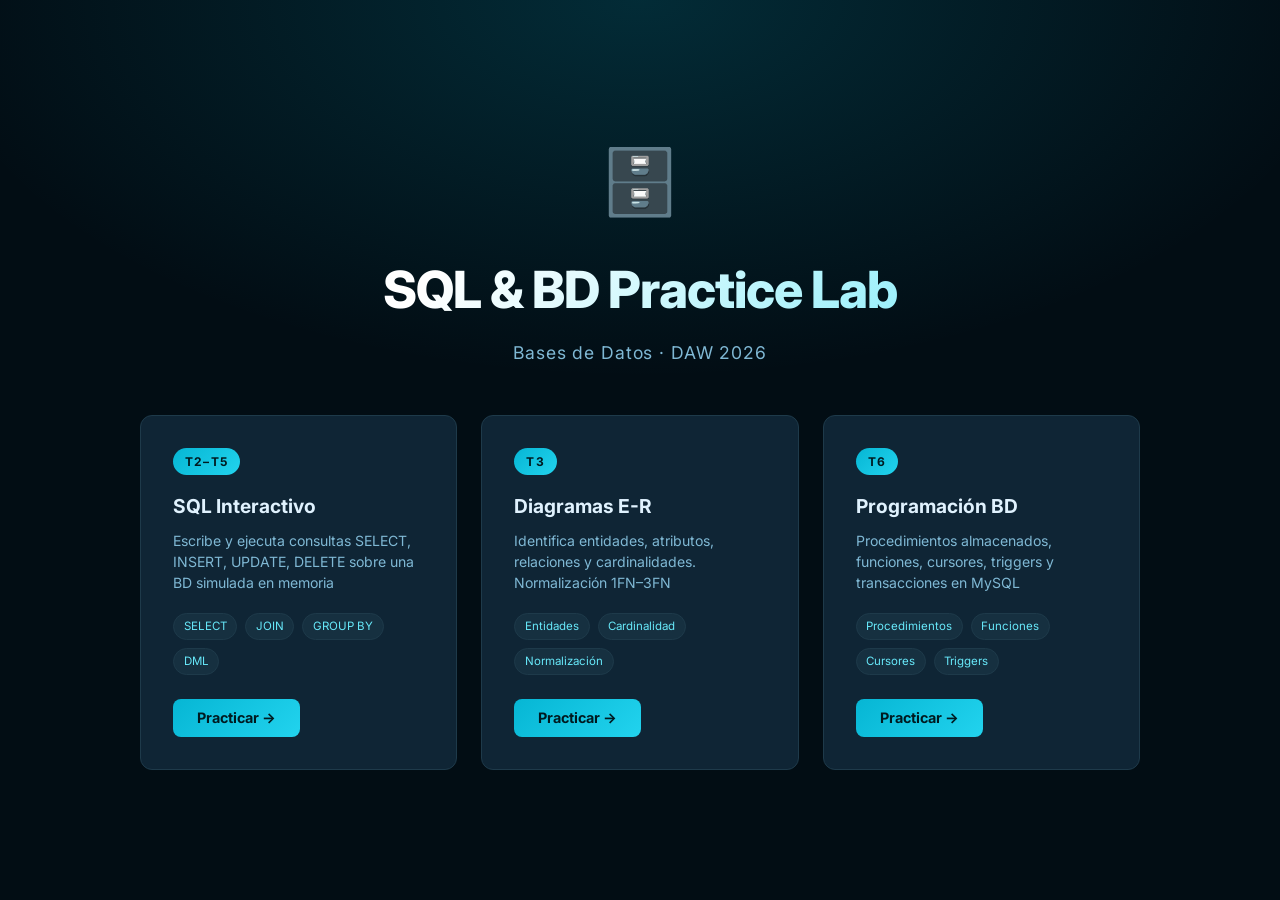
==== practicaBD/index.html @ bdc680ab "feat: labs interactivos BD/LM/PROG + temario completo Programacion/SI/Cloud - Añadidos 3 laboratorio" ====
<!DOCTYPE html>
<html lang="es">
<head>
  <meta charset="UTF-8">
  <meta name="viewport" content="width=device-width, initial-scale=1.0">
  <title>SQL & BD Practice Lab — Bases de Datos DAW</title>
  <link rel="preconnect" href="https://fonts.googleapis.com">
  <link href="https://fonts.googleapis.com/css2?family=Inter:wght@300;400;500;600;700;800&family=JetBrains+Mono:wght@400;600&display=swap" rel="stylesheet">
  <link rel="stylesheet" href="style.css">
</head>
<body>
  <!-- SPLASH -->
  <div id="splash" class="splash">
    <div class="splash-content">
      <div class="splash-icon">🗄️</div>
      <h1 class="splash-title">SQL & BD Practice Lab</h1>
      <p class="splash-subtitle">Bases de Datos · DAW 2026</p>
      <div class="splash-units">
        <div class="unit-card" onclick="selectUnit('sql')">
          <div class="unit-badge">T2–T5</div>
          <h3>SQL Interactivo</h3>
          <p>Escribe y ejecuta consultas SELECT, INSERT, UPDATE, DELETE sobre una BD simulada en memoria</p>
          <div class="unit-topics"><span>SELECT</span><span>JOIN</span><span>GROUP BY</span><span>DML</span></div>
          <button class="btn-primary">Practicar →</button>
        </div>
        <div class="unit-card" onclick="selectUnit('er')">
          <div class="unit-badge">T3</div>
          <h3>Diagramas E-R</h3>
          <p>Identifica entidades, atributos, relaciones y cardinalidades. Normalización 1FN–3FN</p>
          <div class="unit-topics"><span>Entidades</span><span>Cardinalidad</span><span>Normalización</span></div>
          <button class="btn-primary">Practicar →</button>
        </div>
        <div class="unit-card" onclick="selectUnit('prog')">
          <div class="unit-badge">T6</div>
          <h3>Programación BD</h3>
          <p>Procedimientos almacenados, funciones, cursores, triggers y transacciones en MySQL</p>
          <div class="unit-topics"><span>Procedimientos</span><span>Funciones</span><span>Cursores</span><span>Triggers</span></div>
          <button class="btn-primary">Practicar →</button>
        </div>
      </div>
    </div>
  </div>

  <!-- MAIN APP -->
  <div id="app" class="app hidden">
    <header class="topbar">
      <button class="back-btn" onclick="goHome()">← Inicio</button>
      <div class="topbar-center">
        <span id="topbar-unit" class="topbar-unit"></span>
        <span id="topbar-title" class="topbar-title"></span>
      </div>
      <div class="score-display">
        <span id="score-correct" class="score correct">✓ <span>0</span></span>
        <span id="score-wrong" class="score wrong">✗ <span>0</span></span>
      </div>
    </header>
    <div class="layout">
      <aside class="sidebar">
        <nav id="sidebar-nav" class="sidebar-nav"></nav>
        <div class="sidebar-progress">
          <div class="progress-label">Progreso</div>
          <div class="progress-bar-wrap"><div id="progress-bar" class="progress-bar-fill"></div></div>
          <div id="progress-pct" class="progress-pct">0%</div>
        </div>
      </aside>
      <main class="content" id="content-area">
        <div id="lesson-view" class="lesson-view hidden"></div>
        <div id="quiz-view" class="quiz-view hidden"></div>
        <div id="drag-view" class="drag-view hidden"></div>
        <div id="sql-view" class="sql-view hidden"></div>
        <div id="er-view" class="er-view hidden"></div>
        <div id="welcome-panel" class="welcome-panel">
          <div class="welcome-icon">🗄️</div>
          <h2>Selecciona un tema del menú</h2>
          <p>Lecciones, quizzes, ejercicios SQL interactivos y diagramas E-R</p>
        </div>
      </main>
    </div>
  </div>

  <div id="toast" class="toast hidden"></div>
  <div id="modal-overlay" class="modal-overlay hidden" onclick="closeModal()">
    <div class="modal" onclick="event.stopPropagation()">
      <button class="modal-close" onclick="closeModal()">✕</button>
      <div id="modal-content"></div>
    </div>
  </div>

  <script src="data.js"></script>
  <script src="app.js"></script>
</body>
</html>
---- practicaBD/style.css ----
/* BD Lab — accent: cyan #06b6d4 */
*, *::before, *::after { box-sizing: border-box; margin: 0; padding: 0; }
:root {
  --bg: #020d14; --bg2: #071520; --bg3: #0c1e2e;
  --surface: #0f2535; --surface2: #163040;
  --border: #1e3a4a; --border2: #2a4f63;
  --accent: #06b6d4; --accent2: #22d3ee; --accent3: #67e8f9;
  --green: #22d3a0; --green-bg: rgba(34,211,160,.12);
  --red: #f87171; --red-bg: rgba(248,113,113,.12);
  --yellow: #fbbf24; --yellow-bg: rgba(251,191,36,.1);
  --blue: #60a5fa; --blue-bg: rgba(96,165,250,.1);
  --text: #e0f2fe; --text2: #7fb8d4;
  --radius: 12px; --radius2: 8px;
  --shadow: 0 4px 32px rgba(0,0,0,.6);
  --transition: .2s ease;
}
html { font-size: 16px; }
body { font-family: 'Inter', sans-serif; background: var(--bg); color: var(--text); min-height: 100vh; line-height: 1.6; }
.hidden { display: none !important; }

/* SPLASH */
.splash { min-height: 100vh; display: flex; align-items: center; justify-content: center;
  background: radial-gradient(ellipse 80% 60% at 50% 0%, rgba(6,182,212,.18) 0%, transparent 70%), var(--bg); padding: 2rem; }
.splash-content { text-align: center; max-width: 1000px; width: 100%; }
.splash-icon { font-size: 4rem; display: block; margin-bottom: 1rem; animation: float 3s ease-in-out infinite; }
@keyframes float { 0%,100%{ transform: translateY(0); } 50%{ transform: translateY(-8px); } }
.splash-title { font-size: clamp(2rem,5vw,3.2rem); font-weight: 800; letter-spacing: -.02em;
  background: linear-gradient(135deg, #fff 30%, var(--accent3) 100%);
  -webkit-background-clip: text; -webkit-text-fill-color: transparent; background-clip: text; margin-bottom: .5rem; }
.splash-subtitle { font-size: 1.1rem; color: var(--text2); margin-bottom: 3rem; letter-spacing: .05em; }
.splash-units { display: grid; grid-template-columns: repeat(auto-fit, minmax(280px,1fr)); gap: 1.5rem; }
.unit-card { background: var(--surface); border: 1px solid var(--border); border-radius: var(--radius);
  padding: 2rem; text-align: left; cursor: pointer; transition: var(--transition); }
.unit-card:hover { border-color: var(--accent); transform: translateY(-4px); box-shadow: 0 8px 40px rgba(6,182,212,.2); }
.unit-badge { display: inline-block; background: linear-gradient(135deg, var(--accent), var(--accent2));
  color: #001a20; font-size: .75rem; font-weight: 700; letter-spacing: .1em; padding: .25rem .75rem; border-radius: 20px; margin-bottom: 1rem; }
.unit-card h3 { font-size: 1.2rem; font-weight: 700; margin-bottom: .5rem; }
.unit-card p { font-size: .88rem; color: var(--text2); margin-bottom: 1.25rem; line-height: 1.5; }
.unit-topics { display: flex; flex-wrap: wrap; gap: .5rem; margin-bottom: 1.5rem; }
.unit-topics span { font-size: .72rem; padding: .2rem .6rem; border-radius: 20px; background: var(--surface2); color: var(--accent3); border: 1px solid var(--border); }

/* BUTTONS */
.btn-primary { display: inline-flex; align-items: center; gap: .5rem;
  background: linear-gradient(135deg, var(--accent), var(--accent2)); color: #001a20;
  border: none; border-radius: var(--radius2); padding: .65rem 1.5rem; font-size: .9rem; font-weight: 700;
  cursor: pointer; transition: var(--transition); font-family: inherit; }
.btn-primary:hover { transform: translateY(-2px); box-shadow: 0 4px 20px rgba(6,182,212,.4); }
.btn-secondary { display: inline-flex; align-items: center; gap: .5rem; background: var(--surface2);
  color: var(--text); border: 1px solid var(--border); border-radius: var(--radius2); padding: .65rem 1.5rem;
  font-size: .9rem; font-weight: 500; cursor: pointer; transition: var(--transition); font-family: inherit; }
.btn-secondary:hover { border-color: var(--accent2); color: var(--accent3); }
.btn-check { background: linear-gradient(135deg, var(--green), #16a085); color: #001a10;
  border: none; border-radius: var(--radius2); padding: .7rem 2rem; font-size: .95rem; font-weight: 700;
  cursor: pointer; font-family: inherit; transition: var(--transition); }
.btn-check:hover { transform: translateY(-2px); box-shadow: 0 4px 20px rgba(34,211,160,.3); }
.btn-run { background: linear-gradient(135deg, #f59e0b, #d97706); color: #1a0a00;
  border: none; border-radius: var(--radius2); padding: .7rem 2rem; font-size: .95rem; font-weight: 700;
  cursor: pointer; font-family: inherit; transition: var(--transition); }
.btn-run:hover { transform: translateY(-2px); box-shadow: 0 4px 20px rgba(245,158,11,.4); }

/* TOPBAR */
.topbar { height: 60px; background: rgba(2,13,20,.95); backdrop-filter: blur(12px);
  border-bottom: 1px solid var(--border); display: flex; align-items: center; padding: 0 1.25rem;
  gap: 1rem; position: sticky; top: 0; z-index: 100; }
.back-btn { background: none; border: 1px solid var(--border); color: var(--text2); border-radius: var(--radius2);
  padding: .35rem .85rem; font-size: .85rem; cursor: pointer; font-family: inherit; transition: var(--transition); }
.back-btn:hover { border-color: var(--accent2); color: var(--accent3); }
.topbar-center { flex: 1; display: flex; align-items: center; gap: .75rem; overflow: hidden; }
.topbar-unit { font-size: .75rem; font-weight: 700; background: linear-gradient(135deg, var(--accent), var(--accent2));
  -webkit-background-clip: text; -webkit-text-fill-color: transparent; background-clip: text; letter-spacing: .1em; white-space: nowrap; }
.topbar-title { font-size: .9rem; font-weight: 500; color: var(--text2); overflow: hidden; text-overflow: ellipsis; white-space: nowrap; }
.score-display { display: flex; gap: .75rem; align-items: center; }
.score { font-size: .85rem; font-weight: 600; padding: .2rem .7rem; border-radius: 20px; }
.score.correct { background: var(--green-bg); color: var(--green); }
.score.wrong { background: var(--red-bg); color: var(--red); }

/* LAYOUT */
.layout { display: grid; grid-template-columns: 260px 1fr; min-height: calc(100vh - 60px); }
@media(max-width:768px){ .layout{ grid-template-columns:1fr; } .sidebar{ display:none; } }

/* SIDEBAR */
.sidebar { background: var(--bg2); border-right: 1px solid var(--border); display: flex; flex-direction: column;
  padding: 1rem 0; overflow-y: auto; position: sticky; top: 60px; height: calc(100vh - 60px); }
.sidebar-nav { flex: 1; padding: 0 .75rem; }
.sidebar-section { font-size: .7rem; font-weight: 700; letter-spacing: .12em; color: var(--text2);
  text-transform: uppercase; padding: 1rem .5rem .4rem; }
.sidebar-item { display: flex; align-items: center; gap: .75rem; padding: .6rem .75rem; border-radius: var(--radius2);
  cursor: pointer; font-size: .875rem; color: var(--text2); transition: var(--transition);
  border: 1px solid transparent; margin-bottom: 2px; }
.sidebar-item:hover { background: var(--surface); color: var(--text); border-color: var(--border); }
.sidebar-item.active { background: rgba(6,182,212,.12); color: var(--accent3); border-color: rgba(6,182,212,.3); }
.sidebar-item .item-icon { font-size: 1rem; flex-shrink: 0; }
.sidebar-item .item-done { margin-left: auto; color: var(--green); font-size: .8rem; }
.sidebar-progress { padding: 1rem .75rem; border-top: 1px solid var(--border); }
.progress-label { font-size: .75rem; color: var(--text2); margin-bottom: .5rem; }
.progress-bar-wrap { background: var(--surface); border-radius: 20px; height: 6px; overflow: hidden; margin-bottom: .3rem; }
.progress-bar-fill { height: 100%; background: linear-gradient(90deg, var(--accent), var(--accent3)); border-radius: 20px; width: 0%; transition: width .5s ease; }
.progress-pct { font-size: .75rem; color: var(--accent3); font-weight: 600; }

/* WELCOME */
.welcome-panel { display: flex; flex-direction: column; align-items: center; justify-content: center;
  min-height: 60vh; gap: 1rem; text-align: center; padding: 2rem; }
.welcome-icon { font-size: 3.5rem; }
.welcome-panel h2 { font-size: 1.5rem; color: var(--text2); font-weight: 600; }
.welcome-panel p { color: var(--text2); font-size: .9rem; }

/* LESSON VIEW */
.lesson-view, .quiz-view, .drag-view { padding: 2rem; max-width: 900px; margin: 0 auto; width: 100%; }
.lesson-header { margin-bottom: 2rem; }
.lesson-header h2 { font-size: 1.75rem; font-weight: 800;
  background: linear-gradient(135deg, #fff 0%, var(--accent3) 100%);
  -webkit-background-clip: text; -webkit-text-fill-color: transparent; background-clip: text; margin-bottom: .5rem; }
.lesson-header p { color: var(--text2); }
.concept-grid { display: grid; grid-template-columns: repeat(auto-fill, minmax(280px,1fr)); gap: 1rem; margin-bottom: 2rem; }
.concept-card { background: var(--surface); border: 1px solid var(--border); border-radius: var(--radius); padding: 1.25rem; transition: var(--transition); }
.concept-card:hover { border-color: var(--accent2); transform: translateY(-2px); }
.concept-card h4 { font-size: .95rem; font-weight: 600; margin-bottom: .5rem; color: var(--accent3); display: flex; align-items: center; gap: .5rem; }
.concept-card p { font-size: .85rem; color: var(--text2); line-height: 1.5; }
.code-block { background: var(--bg3); border: 1px solid var(--border); border-radius: var(--radius2);
  padding: 1rem 1.25rem; font-family: 'JetBrains Mono', monospace; font-size: .82rem; color: var(--text);
  margin: 1rem 0; overflow-x: auto; line-height: 1.7; white-space: pre; }
.code-block .kw { color: var(--accent2); font-weight: 600; }
.code-block .str { color: #86efac; }
.code-block .num { color: #fca5a5; }
.code-block .cm { color: var(--text2); font-style: italic; }
.code-block .fn { color: var(--yellow); }
.code-block .tp { color: #7dd3fc; }
.info-box { border-radius: var(--radius2); padding: 1rem 1.25rem; margin: 1rem 0; font-size: .875rem; line-height: 1.6; border-left: 4px solid; }
.info-box.tip { background: var(--blue-bg); border-color: var(--blue); }
.info-box.warning { background: var(--yellow-bg); border-color: var(--yellow); }
.info-box.success { background: var(--green-bg); border-color: var(--green); }
.info-box.danger { background: var(--red-bg); border-color: var(--red); }
.lesson-actions { display: flex; gap: 1rem; margin-top: 2rem; flex-wrap: wrap; }

/* QUIZ */
.quiz-header { display: flex; align-items: center; justify-content: space-between; margin-bottom: 2rem; }
.quiz-header h2 { font-size: 1.5rem; font-weight: 700; background: linear-gradient(135deg,#fff 0%,var(--accent3) 100%);
  -webkit-background-clip: text; -webkit-text-fill-color: transparent; background-clip: text; }
.quiz-counter { font-size: .85rem; color: var(--text2); background: var(--surface); padding: .35rem .85rem; border-radius: 20px; border: 1px solid var(--border); }
.question-card { background: var(--surface); border: 1px solid var(--border); border-radius: var(--radius); padding: 2rem; margin-bottom: 1.5rem; }
.question-text { font-size: 1.05rem; font-weight: 600; margin-bottom: .5rem; line-height: 1.5; }
.question-hint { font-size: .82rem; color: var(--text2); margin-bottom: 1.5rem; font-style: italic; }
.options-grid { display: grid; gap: .75rem; }
.option-btn { display: flex; align-items: flex-start; gap: 1rem; background: var(--bg3); border: 1.5px solid var(--border);
  border-radius: var(--radius2); padding: .9rem 1.2rem; cursor: pointer; font-size: .9rem; font-family: inherit;
  color: var(--text); text-align: left; transition: var(--transition); line-height: 1.4; }
.option-btn:hover:not(:disabled) { border-color: var(--accent); background: rgba(6,182,212,.08); }
.option-btn .opt-letter { min-width: 28px; height: 28px; border-radius: 50%; background: var(--surface2);
  border: 1px solid var(--border); display: flex; align-items: center; justify-content: center;
  font-size: .8rem; font-weight: 700; flex-shrink: 0; color: var(--accent3); }
.option-btn.correct { border-color: var(--green) !important; background: var(--green-bg) !important; }
.option-btn.correct .opt-letter { background: var(--green); color: #001a10; border-color: var(--green); }
.option-btn.wrong { border-color: var(--red) !important; background: var(--red-bg) !important; }
.option-btn.wrong .opt-letter { background: var(--red); color: #fff; border-color: var(--red); }
.option-btn:disabled { cursor: not-allowed; }
.explanation-box { background: var(--bg3); border: 1px solid var(--border2); border-radius: var(--radius2);
  padding: 1.25rem; margin-top: 1.25rem; font-size: .875rem; line-height: 1.6; display: none; animation: fadeSlide .3s ease; }
.explanation-box.visible { display: block; }
.explanation-box strong { color: var(--accent3); }
@keyframes fadeSlide { from{opacity:0;transform:translateY(-8px)} to{opacity:1;transform:translateY(0)} }
.quiz-actions { display: flex; gap: 1rem; align-items: center; flex-wrap: wrap; margin-top: 1rem; }
.quiz-result { text-align: center; padding: 3rem 2rem; }
.result-score { font-size: 4rem; font-weight: 800; background: linear-gradient(135deg,var(--green),#10b981);
  -webkit-background-clip: text; -webkit-text-fill-color: transparent; background-clip: text; margin-bottom: .5rem; }
.result-msg { font-size: 1.2rem; color: var(--text2); margin-bottom: 2rem; }

/* DRAG */
.drag-header { margin-bottom: 1.5rem; }
.drag-header h2 { font-size: 1.5rem; font-weight: 700; background: linear-gradient(135deg,#fff 0%,var(--accent3) 100%);
  -webkit-background-clip: text; -webkit-text-fill-color: transparent; background-clip: text; margin-bottom: .5rem; }
.drag-exercise { background: var(--surface); border: 1px solid var(--border); border-radius: var(--radius); padding: 1.75rem; margin-bottom: 1.5rem; }
.drag-exercise h3 { font-size: 1rem; font-weight: 600; margin-bottom: .5rem; color: var(--accent3); }
.drag-scenario { background: var(--bg3); border-left: 4px solid var(--accent); border-radius: 0 var(--radius2) var(--radius2) 0; padding: .85rem 1.25rem; font-size: .9rem; margin-bottom: 1.5rem; line-height: 1.5; }
.drag-chips { display: flex; flex-wrap: wrap; gap: .6rem; padding: 1rem; background: var(--bg3); border: 2px dashed var(--border); border-radius: var(--radius2); min-height: 80px; margin-bottom: 1.25rem; }
.chip { display: inline-flex; align-items: center; padding: .45rem 1rem; border-radius: 20px; font-size: .875rem; font-weight: 500; cursor: grab; user-select: none; transition: var(--transition); border: 1.5px solid; }
.chip:active { cursor: grabbing; transform: scale(.96); }
.chip-default { background: var(--surface2); border-color: var(--border); color: var(--text); }
.chip-answer { background: rgba(6,182,212,.15); border-color: var(--accent); color: var(--accent3); }
.chip.correct-chip { background: var(--green-bg); border-color: var(--green); color: var(--green); }
.chip.wrong-chip { background: var(--red-bg); border-color: var(--red); color: var(--red); }
.drop-zone-row { display: flex; align-items: center; gap: .75rem; margin-bottom: .75rem; flex-wrap: wrap; }
.drop-zone-label { font-size: .85rem; color: var(--text2); min-width: 120px; }
.drop-zone { min-width: 160px; min-height: 40px; border: 2px dashed var(--border); border-radius: var(--radius2);
  display: flex; align-items: center; justify-content: center; font-size: .8rem; color: var(--text2); padding: .4rem .75rem; transition: var(--transition); }
.drop-zone.drag-over { border-color: var(--accent); background: rgba(6,182,212,.08); }
.drag-actions { display: flex; gap: 1rem; margin-top: 1.25rem; flex-wrap: wrap; }

/* SQL VIEW */
.sql-view { padding: 1.5rem; width: 100%; max-width: 1100px; margin: 0 auto; }
.sql-header { margin-bottom: 1.5rem; }
.sql-header h2 { font-size: 1.6rem; font-weight: 800; background: linear-gradient(135deg,#fff 0%,var(--accent3) 100%);
  -webkit-background-clip: text; -webkit-text-fill-color: transparent; background-clip: text; margin-bottom: .4rem; }
.sql-header p { color: var(--text2); font-size: .9rem; }
.sql-workspace { display: grid; grid-template-columns: 1fr 1fr; gap: 1.5rem; }
@media(max-width:900px){ .sql-workspace{ grid-template-columns:1fr; } }
.sql-schema-panel { background: var(--bg2); border: 1px solid var(--border); border-radius: var(--radius); padding: 1.25rem; }
.sql-schema-panel h3 { font-size: .85rem; font-weight: 700; color: var(--accent3); text-transform: uppercase; letter-spacing: .08em; margin-bottom: 1rem; }
.schema-table { margin-bottom: 1.25rem; }
.schema-table-name { font-size: .8rem; font-weight: 700; color: var(--yellow); font-family: 'JetBrains Mono', monospace; margin-bottom: .4rem; }
.schema-cols { font-size: .75rem; color: var(--text2); font-family: 'JetBrains Mono', monospace; line-height: 1.8; padding-left: .75rem; border-left: 2px solid var(--border); }
.schema-cols .pk { color: var(--accent2); }
.schema-cols .fk { color: var(--green); }
.sql-editor-panel { display: flex; flex-direction: column; gap: 1rem; }
.sql-exercise-desc { background: var(--surface); border: 1px solid var(--border); border-radius: var(--radius2); padding: 1rem 1.25rem; }
.sql-exercise-desc h4 { font-size: .9rem; font-weight: 600; color: var(--accent3); margin-bottom: .4rem; }
.sql-exercise-desc p { font-size: .85rem; color: var(--text2); line-height: 1.5; }
.sql-exercise-desc .hint { font-size: .78rem; color: var(--yellow); margin-top: .5rem; font-style: italic; }
.sql-textarea { width: 100%; min-height: 140px; background: var(--bg3); border: 1.5px solid var(--border);
  border-radius: var(--radius2); color: var(--text); font-family: 'JetBrains Mono', monospace; font-size: .88rem;
  padding: 1rem; resize: vertical; outline: none; transition: border-color .2s; line-height: 1.6; }
.sql-textarea:focus { border-color: var(--accent); }
.sql-actions { display: flex; gap: .75rem; flex-wrap: wrap; align-items: center; }
.sql-result { background: var(--bg3); border: 1px solid var(--border); border-radius: var(--radius2); overflow: auto; max-height: 280px; }
.sql-result table { width: 100%; border-collapse: collapse; font-size: .82rem; font-family: 'JetBrains Mono', monospace; }
.sql-result th { background: var(--surface); color: var(--accent3); padding: .5rem .75rem; text-align: left; border-bottom: 1px solid var(--border); font-size: .75rem; text-transform: uppercase; letter-spacing: .05em; }
.sql-result td { padding: .45rem .75rem; border-bottom: 1px solid rgba(255,255,255,.04); color: var(--text); }
.sql-result tr:hover td { background: rgba(6,182,212,.04); }
.sql-result .null-val { color: var(--text2); font-style: italic; }
.sql-msg { padding: .75rem 1rem; border-radius: var(--radius2); font-size: .875rem; font-weight: 500; }
.sql-msg.success { background: var(--green-bg); color: var(--green); border: 1px solid rgba(34,211,160,.3); }
.sql-msg.error { background: var(--red-bg); color: var(--red); border: 1px solid rgba(248,113,113,.3); }
.sql-nav { display: flex; gap: .5rem; align-items: center; font-size: .82rem; color: var(--text2); }
.sql-nav button { background: var(--surface); border: 1px solid var(--border); color: var(--text2); padding: .3rem .7rem; border-radius: 6px; cursor: pointer; font-family: inherit; font-size: .8rem; transition: var(--transition); }
.sql-nav button:hover { border-color: var(--accent); color: var(--accent3); }
.sql-nav button:disabled { opacity: .35; cursor: not-allowed; }

/* ER VIEW */
.er-view { padding: 1.5rem; max-width: 1000px; margin: 0 auto; width: 100%; }
.er-header { margin-bottom: 1.5rem; }
.er-header h2 { font-size: 1.6rem; font-weight: 800; background: linear-gradient(135deg,#fff 0%,var(--accent3) 100%);
  -webkit-background-clip: text; -webkit-text-fill-color: transparent; background-clip: text; margin-bottom: .4rem; }
.er-canvas { background: var(--bg3); border: 1px solid var(--border); border-radius: var(--radius); padding: 1.5rem; overflow-x: auto; margin-bottom: 1.5rem; }
.er-question { background: var(--surface); border: 1px solid var(--border); border-radius: var(--radius); padding: 1.5rem; margin-bottom: 1rem; }
.er-question h4 { font-size: 1rem; font-weight: 600; color: var(--accent3); margin-bottom: .75rem; }
.er-options { display: flex; flex-wrap: wrap; gap: .6rem; }
.er-opt { background: var(--bg3); border: 1.5px solid var(--border); border-radius: 8px; padding: .5rem 1rem;
  cursor: pointer; font-size: .875rem; transition: var(--transition); font-family: inherit; color: var(--text); }
.er-opt:hover { border-color: var(--accent); background: rgba(6,182,212,.08); }
.er-opt.correct { border-color: var(--green); background: var(--green-bg); color: var(--green); }
.er-opt.wrong { border-color: var(--red); background: var(--red-bg); color: var(--red); }
.er-opt:disabled { cursor: not-allowed; }

/* TOAST */
.toast { position: fixed; bottom: 2rem; left: 50%; transform: translateX(-50%) translateY(1rem);
  background: var(--surface); border: 1px solid var(--border); border-radius: var(--radius2);
  padding: .85rem 1.5rem; font-size: .9rem; font-weight: 500; box-shadow: var(--shadow);
  z-index: 999; opacity: 0; transition: opacity .2s, transform .2s; pointer-events: none; max-width: 92vw; text-align: center; }
.toast.show { opacity: 1; transform: translateX(-50%) translateY(0); }
.toast.success { border-color: var(--green); color: var(--green); }
.toast.error { border-color: var(--red); color: var(--red); }
.toast.info { border-color: var(--accent); color: var(--accent3); }

/* MODAL */
.modal-overlay { position: fixed; inset: 0; background: rgba(0,0,0,.6); backdrop-filter: blur(4px);
  z-index: 500; display: flex; align-items: center; justify-content: center; padding: 1rem; }
.modal { background: var(--bg2); border: 1px solid var(--border2); border-radius: var(--radius);
  padding: 2rem; max-width: 620px; width: 100%; max-height: 80vh; overflow-y: auto; position: relative;
  box-shadow: 0 16px 64px rgba(0,0,0,.7); animation: modalIn .25s ease; }
@keyframes modalIn { from{opacity:0;transform:scale(.95) translateY(8px)} to{opacity:1;transform:scale(1) translateY(0)} }
.modal-close { position: absolute; top: 1rem; right: 1rem; background: var(--surface2); border: 1px solid var(--border);
  color: var(--text2); border-radius: 50%; width: 32px; height: 32px; cursor: pointer; font-size: .9rem;
  display: flex; align-items: center; justify-content: center; transition: var(--transition); }
.modal-close:hover { color: var(--text); border-color: var(--accent); }
#modal-content h3 { font-size: 1.2rem; font-weight: 700; color: var(--accent3); margin-bottom: 1rem; }
#modal-content p, #modal-content li { font-size: .9rem; color: var(--text2); line-height: 1.6; margin-bottom: .5rem; }
#modal-content ul { padding-left: 1.5rem; }
#modal-content strong { color: var(--text); }
#modal-content .code-block { margin: .75rem 0; }

::-webkit-scrollbar { width: 6px; height: 6px; }
::-webkit-scrollbar-track { background: var(--bg); }
::-webkit-scrollbar-thumb { background: var(--border2); border-radius: 3px; }
::-webkit-scrollbar-thumb:hover { background: var(--accent); }
@media(max-width:640px){ .lesson-view,.quiz-view,.drag-view{ padding:1rem; } .sql-view,.er-view{ padding:1rem; } }
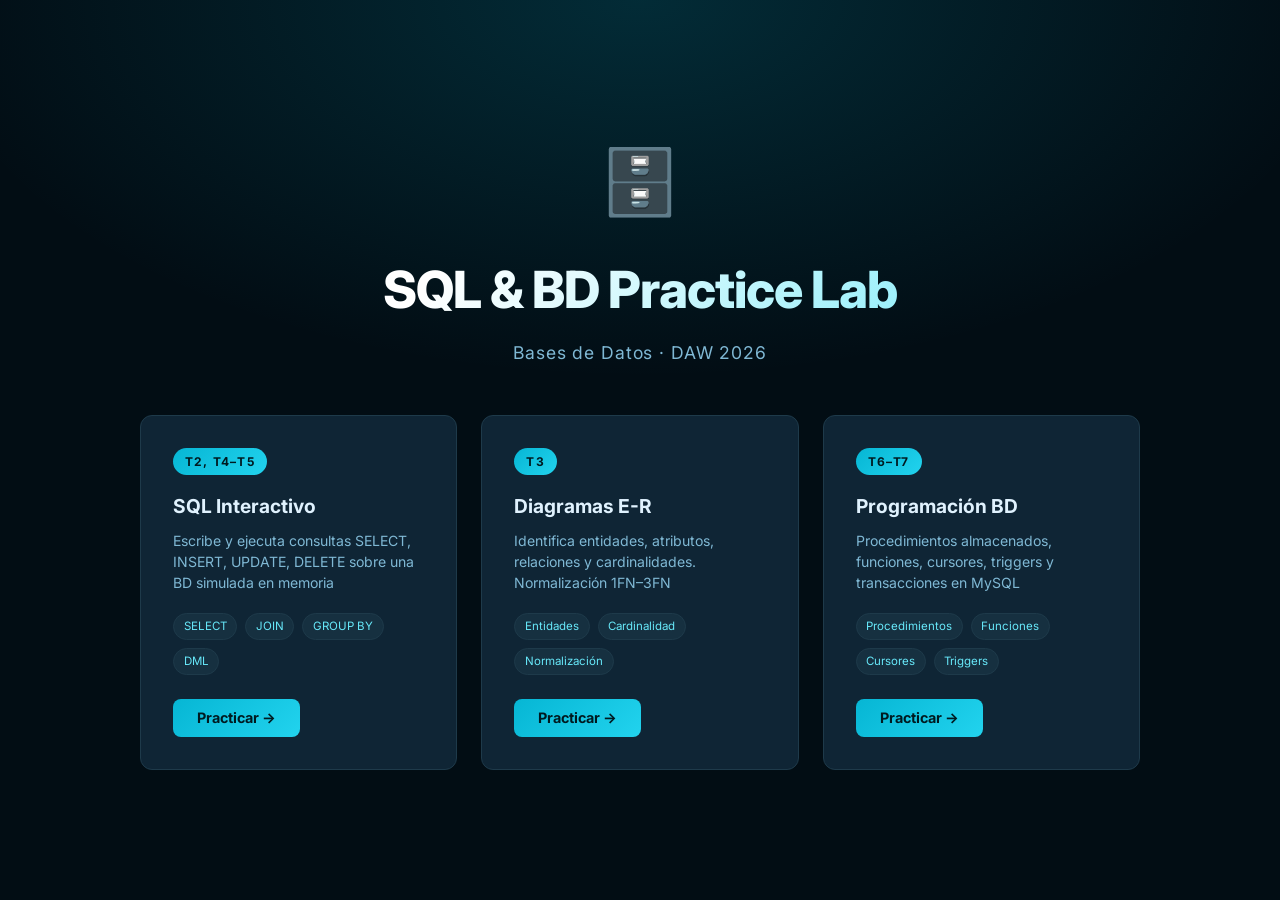
==== commit ed3dd129: "Fix: Reorganización de videos y etiquetas de unidades de Bases de Datos (T4=SQL, T3=ER)" ====
--- a/practicaBD/index.html
+++ b/practicaBD/index.html
@@ -17,7 +17,7 @@
       <p class="splash-subtitle">Bases de Datos · DAW 2026</p>
       <div class="splash-units">
         <div class="unit-card" onclick="selectUnit('sql')">
-          <div class="unit-badge">T2–T5</div>
+          <div class="unit-badge">T2, T4–T5</div>
           <h3>SQL Interactivo</h3>
           <p>Escribe y ejecuta consultas SELECT, INSERT, UPDATE, DELETE sobre una BD simulada en memoria</p>
           <div class="unit-topics"><span>SELECT</span><span>JOIN</span><span>GROUP BY</span><span>DML</span></div>
@@ -31,7 +31,7 @@
           <button class="btn-primary">Practicar →</button>
         </div>
         <div class="unit-card" onclick="selectUnit('prog')">
-          <div class="unit-badge">T6</div>
+          <div class="unit-badge">T6–T7</div>
           <h3>Programación BD</h3>
           <p>Procedimientos almacenados, funciones, cursores, triggers y transacciones en MySQL</p>
           <div class="unit-topics"><span>Procedimientos</span><span>Funciones</span><span>Cursores</span><span>Triggers</span></div>
--- a/practicaBD/style.css
+++ b/practicaBD/style.css
@@ -57,6 +57,11 @@
   border: none; border-radius: var(--radius2); padding: .7rem 2rem; font-size: .95rem; font-weight: 700;
   cursor: pointer; font-family: inherit; transition: var(--transition); }
 .btn-run:hover { transform: translateY(-2px); box-shadow: 0 4px 20px rgba(245,158,11,.4); }
+.btn-help { background: linear-gradient(135deg, #3b82f6, #1d4ed8);
+  color: #fff; border: none; border-radius: var(--radius2); padding: .7rem 1.5rem;
+  font-size: .95rem; font-weight: 700; cursor: pointer; font-family: inherit;
+  transition: var(--transition); display: inline-flex; align-items: center; gap: .5rem; }
+.btn-help:hover { transform: translateY(-2px); box-shadow: 0 4px 20px rgba(59,130,246,.4); }
 
 /* TOPBAR */
 .topbar { height: 60px; background: rgba(2,13,20,.95); backdrop-filter: blur(12px);
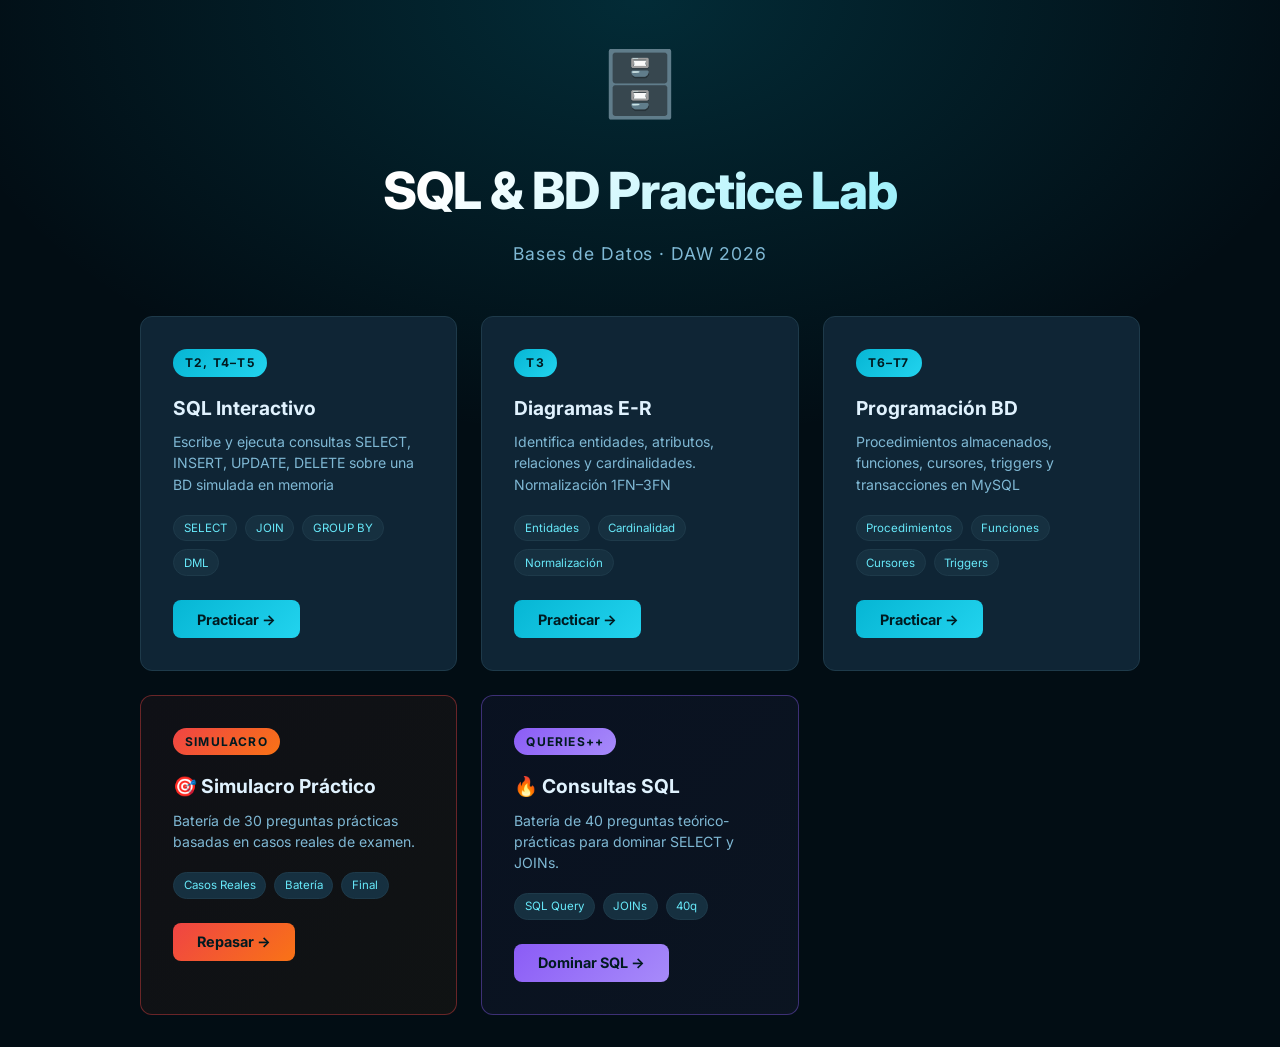
==== commit 1bc703ca: "Add 40-question SQL Query test for Databases exam prep" ====
--- a/practicaBD/index.html
+++ b/practicaBD/index.html
@@ -36,6 +36,20 @@
           <p>Procedimientos almacenados, funciones, cursores, triggers y transacciones en MySQL</p>
           <div class="unit-topics"><span>Procedimientos</span><span>Funciones</span><span>Cursores</span><span>Triggers</span></div>
           <button class="btn-primary">Practicar →</button>
+        </div>
+        <div class="unit-card" onclick="selectUnit('repaso')" style="border-color:rgba(239,68,68,0.4);background:linear-gradient(135deg,rgba(239,68,68,0.06),rgba(249,115,22,0.06))">
+          <div class="unit-badge" style="background:linear-gradient(135deg,#ef4444,#f97316)">SIMULACRO</div>
+          <h3>🎯 Simulacro Práctico</h3>
+          <p>Batería de 30 preguntas prácticas basadas en casos reales de examen.</p>
+          <div class="unit-topics"><span>Casos Reales</span><span>Batería</span><span>Final</span></div>
+          <button class="btn-primary" style="background:linear-gradient(135deg,#ef4444,#f97316)">Repasar →</button>
+        </div>
+        <div class="unit-card" onclick="selectUnit('sql_practico')" style="border-color:rgba(139,92,246,0.4);background:linear-gradient(135deg,rgba(139,92,246,0.06),rgba(167,139,250,0.06))">
+          <div class="unit-badge" style="background:linear-gradient(135deg,#8b5cf6,#a78bfa)">QUERIES++</div>
+          <h3>🔥 Consultas SQL</h3>
+          <p>Batería de 40 preguntas teórico-prácticas para dominar SELECT y JOINs.</p>
+          <div class="unit-topics"><span>SQL Query</span><span>JOINs</span><span>40q</span></div>
+          <button class="btn-primary" style="background:linear-gradient(135deg,#8b5cf6,#a78bfa)">Dominar SQL →</button>
         </div>
       </div>
     </div>
@@ -86,7 +100,8 @@
     </div>
   </div>
 
-  <script src="data.js"></script>
-  <script src="app.js"></script>
+  <script src="data.js?v=2.0"></script>
+
+  <script src="app.js?v=removal"></script>
 </body>
 </html>
--- a/practicaBD/style.css
+++ b/practicaBD/style.css
@@ -277,3 +277,5 @@
 ::-webkit-scrollbar-thumb { background: var(--border2); border-radius: 3px; }
 ::-webkit-scrollbar-thumb:hover { background: var(--accent); }
 @media(max-width:640px){ .lesson-view,.quiz-view,.drag-view{ padding:1rem; } .sql-view,.er-view{ padding:1rem; } }
+
+
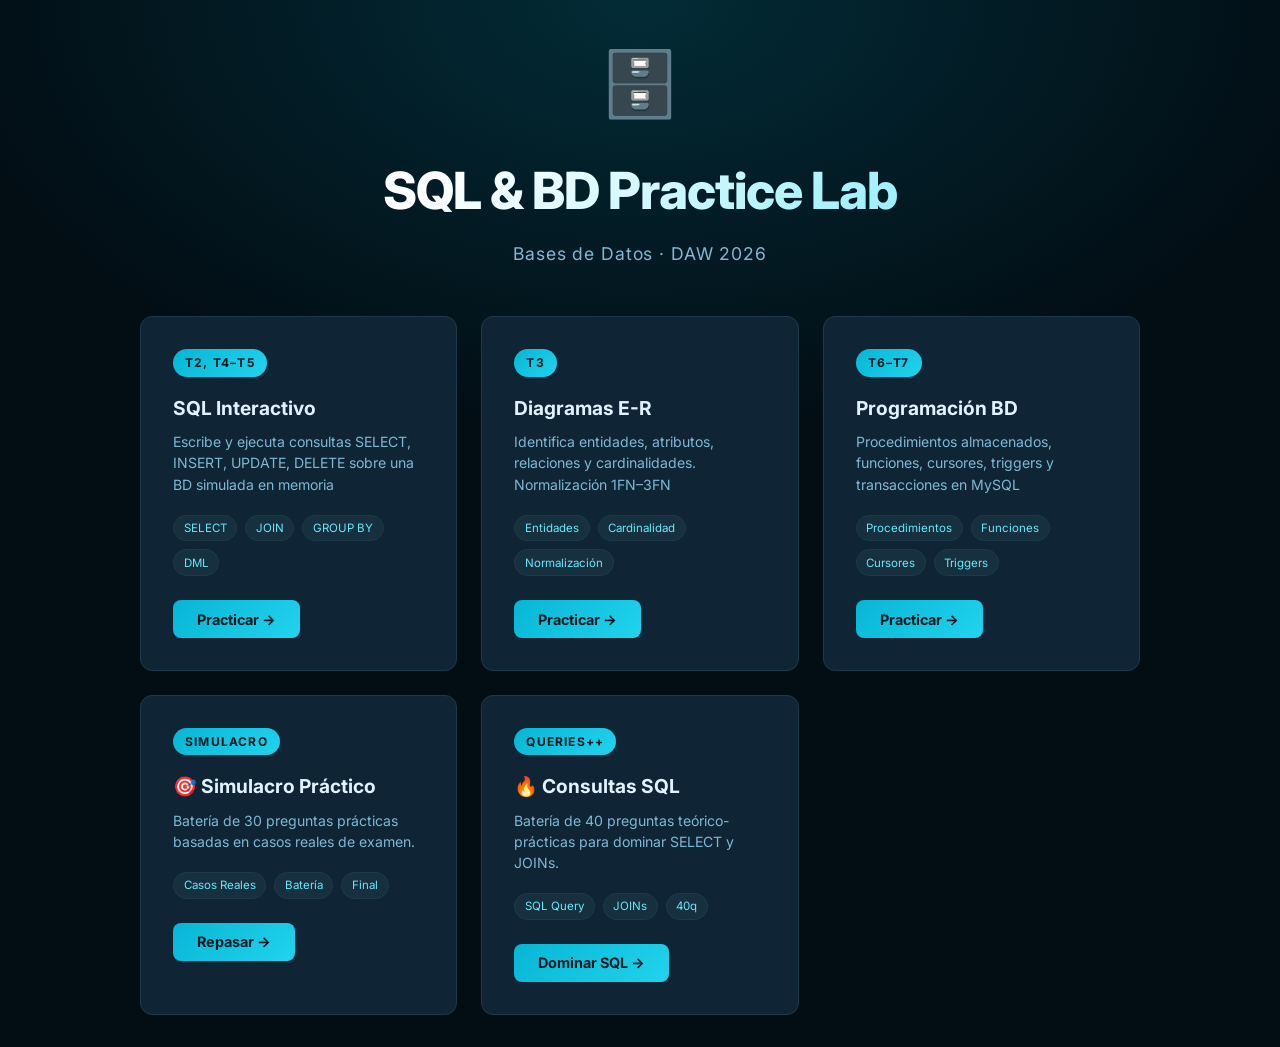
==== commit 8e059b69: "Cleanup BD unit cards: move styles to CSS and add redundant onclick" ====
--- a/practicaBD/index.html
+++ b/practicaBD/index.html
@@ -37,19 +37,19 @@
           <div class="unit-topics"><span>Procedimientos</span><span>Funciones</span><span>Cursores</span><span>Triggers</span></div>
           <button class="btn-primary">Practicar →</button>
         </div>
-        <div class="unit-card" onclick="selectUnit('repaso')" style="border-color:rgba(239,68,68,0.4);background:linear-gradient(135deg,rgba(239,68,68,0.06),rgba(249,115,22,0.06))">
-          <div class="unit-badge" style="background:linear-gradient(135deg,#ef4444,#f97316)">SIMULACRO</div>
+        <div class="unit-card card-repaso" onclick="selectUnit('repaso')">
+          <div class="unit-badge badge-repaso">SIMULACRO</div>
           <h3>🎯 Simulacro Práctico</h3>
           <p>Batería de 30 preguntas prácticas basadas en casos reales de examen.</p>
           <div class="unit-topics"><span>Casos Reales</span><span>Batería</span><span>Final</span></div>
-          <button class="btn-primary" style="background:linear-gradient(135deg,#ef4444,#f97316)">Repasar →</button>
+          <button class="btn-primary btn-repaso" onclick="selectUnit('repaso')">Repasar →</button>
         </div>
-        <div class="unit-card" onclick="selectUnit('sql_practico')" style="border-color:rgba(139,92,246,0.4);background:linear-gradient(135deg,rgba(139,92,246,0.06),rgba(167,139,250,0.06))">
-          <div class="unit-badge" style="background:linear-gradient(135deg,#8b5cf6,#a78bfa)">QUERIES++</div>
+        <div class="unit-card card-sql-practico" onclick="selectUnit('sql_practico')">
+          <div class="unit-badge badge-sql">QUERIES++</div>
           <h3>🔥 Consultas SQL</h3>
           <p>Batería de 40 preguntas teórico-prácticas para dominar SELECT y JOINs.</p>
           <div class="unit-topics"><span>SQL Query</span><span>JOINs</span><span>40q</span></div>
-          <button class="btn-primary" style="background:linear-gradient(135deg,#8b5cf6,#a78bfa)">Dominar SQL →</button>
+          <button class="btn-primary btn-sql" onclick="selectUnit('sql_practico')">Dominar SQL →</button>
         </div>
       </div>
     </div>
